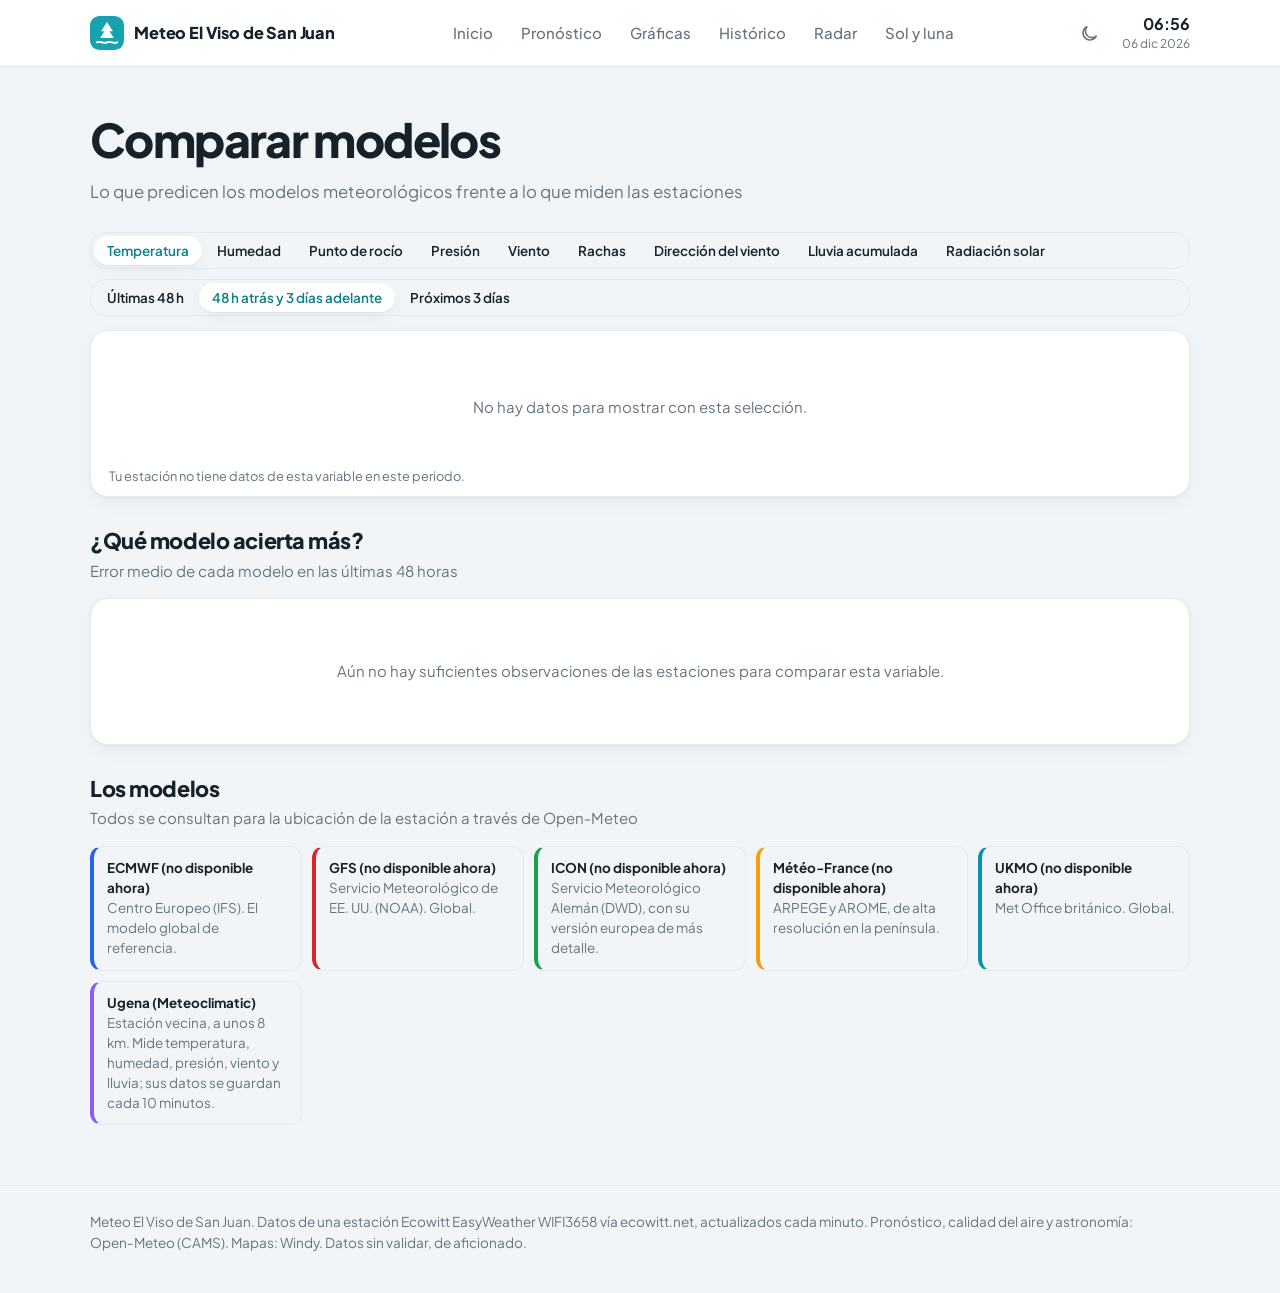
==== comparar.html @ 714effbf "Add files via upload" ====
<!doctype html>
<html lang="es">
<head>
<meta charset="utf-8">
<meta name="viewport" content="width=device-width, initial-scale=1">
<title>Modelos</title>
<link rel="icon" href="data:image/svg+xml,<svg xmlns=%22http://www.w3.org/2000/svg%22 viewBox=%220 0 100 100%22><text y=%22.9em%22 font-size=%2290%22>🌾</text></svg>">
<link rel="preconnect" href="https://fonts.googleapis.com"><link rel="preconnect" href="https://fonts.gstatic.com" crossorigin>
<link href="https://fonts.googleapis.com/css2?family=Plus+Jakarta+Sans:wght@400;500;600;700;800&display=swap" rel="stylesheet">
<link rel="stylesheet" href="assets/estilo.css">
<style>
  .controles { display: flex; flex-direction: column; gap: 10px; margin: 22px 0 14px; }
  .controles .selector { flex-wrap: wrap; border-radius: 16px; }
  .leyenda-cmp { display: flex; flex-wrap: wrap; gap: 8px; margin-bottom: 8px; }
  .chip { display: inline-flex; align-items: center; gap: 7px; border: 1px solid var(--line); background: var(--card); color: var(--ink);
          border-radius: 99px; padding: 5px 12px; font: 600 .82rem var(--font); cursor: pointer; }
  .chip i { width: 14px; height: 4px; border-radius: 2px; background: var(--k); }
  .chip.obs i { height: 10px; width: 10px; border-radius: 50%; }
  .chip.off { opacity: .4; }
  .chip.off i { background: var(--muted); }
  .chip small { color: var(--muted); font-weight: 500; }
  .lienzo { position: relative; }
  .lienzo svg { width: 100%; height: auto; display: block; touch-action: pan-y; }
  .lienzo svg text { font-family: var(--font); font-size: 12px; fill: var(--muted); }
  .tip { position: absolute; top: 8px; pointer-events: none; background: var(--card); border: 1px solid var(--line); box-shadow: var(--shadow);
         border-radius: 12px; padding: 9px 12px; font-size: .8rem; min-width: 170px; z-index: 2; }
  .tip b.h { display: block; margin-bottom: 4px; }
  .tip div { display: flex; justify-content: space-between; gap: 14px; }
  .tip div span::before { content: ""; display: inline-block; width: 9px; height: 9px; border-radius: 50%; background: var(--k); margin-right: 6px; }
  .tip div b { font-variant-numeric: tabular-nums; }
  .ranking { display: grid; gap: 10px; margin-top: 12px; }
  .fila-rk { display: grid; grid-template-columns: 150px 1fr 120px; align-items: center; gap: 12px; font-size: .9rem; }
  .fila-rk .barra { height: 10px; border-radius: 99px; background: var(--line); overflow: hidden; }
  .fila-rk .barra i { display: block; height: 100%; background: var(--k); border-radius: 99px; }
  .fila-rk .num { text-align: right; font-weight: 700; font-variant-numeric: tabular-nums; }
  .fila-rk .num small { color: var(--muted); font-weight: 500; display: block; font-size: .75rem; }
  .medalla { font-size: .72rem; font-weight: 800; color: #167A41; background: #E3F6EA; border-radius: 99px; padding: 1px 8px; margin-left: 6px; }
  @media (max-width: 600px) { .fila-rk { grid-template-columns: 105px 1fr 92px; font-size: .82rem; } }
  .modelos-info { display: grid; grid-template-columns: repeat(auto-fit, minmax(210px, 1fr)); gap: 10px; margin-top: 12px; }
  .modelos-info div { background: var(--bg); border: 1px solid var(--line); border-radius: 12px; padding: 11px 13px; font-size: .84rem; color: var(--muted); }
  .modelos-info b { color: var(--ink); display: block; }
</style>
</head>
<body>
<main class="wrap">
  <div class="cabecera-pag"><h1>Comparar modelos</h1><p>Lo que predicen los modelos meteorológicos frente a lo que miden las estaciones</p></div>

  <div class="controles">
    <div class="selector" id="variables"></div>
    <div class="selector" id="periodo">
      <button data-p="pasado">Últimas 48 h</button><button data-p="ambos" class="on">48 h atrás y 3 días adelante</button><button data-p="futuro">Próximos 3 días</button>
    </div>
  </div>

  <div class="card grafica">
    <div class="leyenda-cmp" id="leyenda"></div>
    <div class="lienzo" id="lienzo"><p class="vacio">Cargando modelos…</p></div>
    <p class="nota" id="nota-var" style="margin:6px 0 0"></p>
  </div>

  <section class="bloque" style="margin-top:28px">
    <div class="titulo-bloque"><div><h2 style="font-size:1.35rem">¿Qué modelo acierta más?</h2><p id="rk-desc">Error medio de cada modelo en las últimas 48 horas</p></div></div>
    <div class="card pad"><div class="ranking" id="ranking"></div><p class="nota" id="rk-nota" style="margin:12px 0 0"></p></div>
  </section>

  <section class="bloque" style="margin-top:28px">
    <div class="titulo-bloque"><div><h2 style="font-size:1.35rem">Los modelos</h2><p>Todos se consultan para la ubicación de la estación a través de Open‑Meteo</p></div></div>
    <div class="modelos-info" id="modelos-info"></div>
  </section>
</main>

<script src="assets/comun.js"></script>
<script>
montarCabecera("Modelos");
document.title = `Comparar modelos | ${CONFIG.nombre}`;

/* ---------- Qué se compara ---------- */
const MODELOS = [
  { id: ["ecmwf_ifs025", "ecmwf_ifs"], nombre: "ECMWF", color: "#2563EB", info: "Centro Europeo (IFS). El modelo global de referencia." },
  { id: ["gfs_seamless", "gfs_global"], nombre: "GFS", color: "#DC2626", info: "Servicio Meteorológico de EE. UU. (NOAA). Global." },
  { id: ["icon_seamless", "icon_global"], nombre: "ICON", color: "#16A34A", info: "Servicio Meteorológico Alemán (DWD), con su versión europea de más detalle." },
  { id: ["meteofrance_seamless", "meteofrance_arpege_europe"], nombre: "Météo‑France", color: "#F59E0B", info: "ARPEGE y AROME, de alta resolución en la península." },
  { id: ["ukmo_seamless", "ukmo_global_deterministic_10km"], nombre: "UKMO", color: "#0891B2", info: "Met Office británico. Global." },
];
const OBS = [
  { clave: "estacion", nombre: "Mi estación", color: "--ink" },
  { clave: "ugena", nombre: "Ugena (Meteoclimatic)", color: "#8B5CF6" },
];
// var: id del modelo en Open‑Meteo; est / mc: campo en los datos de las estaciones (null si no lo mide)
const VARIABLES = [
  { k: "temp", nombre: "Temperatura", u: "°C", var: "temperature_2m", est: "temp", mc: "temp", dec: 1 },
  { k: "hum", nombre: "Humedad", u: "%", var: "relative_humidity_2m", est: "hum", mc: "hum", dec: 0, min: 0, max: 100 },
  { k: "dew", nombre: "Punto de rocío", u: "°C", var: "dew_point_2m", est: "dew", mc: "dew", dec: 1 },
  { k: "press", nombre: "Presión", u: "hPa", var: "pressure_msl", est: "press", mc: "press", dec: 1 },
  { k: "wind", nombre: "Viento", u: "km/h", var: "wind_speed_10m", est: "wind", mc: "wind", dec: 0, cero: true },
  { k: "gust", nombre: "Rachas", u: "km/h", var: "wind_gusts_10m", est: "gust", mc: null, dec: 0, cero: true },
  { k: "dir", nombre: "Dirección del viento", u: "°", var: "wind_direction_10m", est: "dir", mc: "dir", dec: 0, min: 0, max: 360, puntos: true },
  { k: "rain", nombre: "Lluvia acumulada", u: "mm", var: "precipitation", est: "rain", mc: "rain", dec: 1, cero: true, acumulada: true },
  { k: "solar", nombre: "Radiación solar", u: "W/m²", var: "shortwave_radiation", est: "solar", mc: null, dec: 0, cero: true },
];

let modelos = {};          // nombre -> { t: [...], var: [...] }
let estacion = [], ugena = [];
let variable = VARIABLES[0], periodo = "ambos";
const ocultas = new Set();
try { JSON.parse(localStorage.getItem("cmp-ocultas") || "[]").forEach(n => ocultas.add(n)); } catch (e) {}

/* ---------- Carga de datos ---------- */
async function cargarModelo(m) {
  const vars = VARIABLES.map(v => v.var).join(",");
  for (const id of m.id) {
    const url = `https://api.open-meteo.com/v1/forecast?latitude=${CONFIG.lat}&longitude=${CONFIG.lon}&elevation=${CONFIG.altitud}` +
      `&hourly=${vars}&models=${id}&past_days=2&forecast_days=4&timeformat=unixtime&wind_speed_unit=kmh`;
    try {
      const r = await fetch(url); if (!r.ok) continue;
      const h = (await r.json()).hourly;
      if (h && h.time && h.time.length) { modelos[m.nombre] = h; return; }
    } catch (e) {}
  }
}

const rocio = (T, H) => {
  if (T == null || H == null || H <= 0) return null;
  const g = Math.log(H / 100) + 17.62 * T / (243.12 + T);
  return Math.round(243.12 * g / (17.62 - g) * 10) / 10;
};

// Convierte la lluvia «del día» (que se reinicia a medianoche) en incrementos por punto
function incrementosLluvia(puntos) {
  const out = [];
  for (let i = 1; i < puntos.length; i++) {
    const a = puntos[i - 1].rday, b = puntos[i].rday;
    if (a == null || b == null) continue;
    out.push([puntos[i].t, b >= a ? b - a : b]);
  }
  return out;
}

async function cargarTodo() {
  const [h, mc] = await Promise.all([
    cargarJSON("data/history.json", []),
    cargarJSON("data/meteoclimatic.json", []),
    ...MODELOS.map(cargarModelo),
  ]);
  estacion = h || [];
  ugena = (mc || []).map(p => ({ ...p, dew: p.dew ?? rocio(p.temp, p.hum) }));
  montarControles();
  dibujar();
}

/* ---------- Series para la variable elegida ---------- */
function ventana() {
  const ahora = Date.now() / 1000;
  if (periodo === "pasado") return [ahora - 48 * 3600, ahora];
  if (periodo === "futuro") return [ahora - 3 * 3600, ahora + 72 * 3600];
  return [ahora - 48 * 3600, ahora + 72 * 3600];
}

function acumular(incrementos, t0) {
  let total = 0; const out = [];
  for (const [t, v] of incrementos) { if (t <= t0) continue; total += v; out.push([t, Math.round(total * 10) / 10]); }
  return out;
}

function series() {
  const [t0, t1] = ventana(), v = variable, lista = [];
  for (const m of MODELOS) {
    const h = modelos[m.nombre]; if (!h || !h[v.var]) continue;
    let pts = h.time.map((t, i) => [t, h[v.var][i]]).filter(p => p[1] != null && p[0] >= t0 - 3600 && p[0] <= t1);
    if (v.acumulada) pts = acumular(pts, t0);
    if (pts.length) lista.push({ nombre: m.nombre, color: m.color, pts, hueco: 4000, ancho: 1.8, tol: 1800 });
  }
  const obs = (datos, campo, o) => {
    if (!campo) return;
    let pts = v.acumulada ? acumular(incrementosLluvia(datos), t0) : datos.filter(p => p[campo] != null).map(p => [p.t, p[campo]]);
    pts = pts.filter(p => p[0] >= t0 && p[0] <= t1);
    if (pts.length) lista.push({ nombre: o.nombre, color: o.color, pts, hueco: 1900, ancho: 2.8, obs: true, tol: 900 });
  };
  obs(estacion, v.est, OBS[0]);
  obs(ugena, v.mc, OBS[1]);
  return lista;
}

/* ---------- Controles ---------- */
function montarControles() {
  $("variables").innerHTML = VARIABLES.map(v => `<button data-k="${v.k}" class="${v === variable ? "on" : ""}">${v.nombre}</button>`).join("");
  document.querySelectorAll("#variables button").forEach(b => b.onclick = () => {
    variable = VARIABLES.find(v => v.k === b.dataset.k);
    document.querySelectorAll("#variables button").forEach(x => x.classList.toggle("on", x === b));
    dibujar();
  });
  document.querySelectorAll("#periodo button").forEach(b => b.onclick = () => {
    periodo = b.dataset.p;
    document.querySelectorAll("#periodo button").forEach(x => x.classList.toggle("on", x === b));
    dibujar();
  });
  $("modelos-info").innerHTML = MODELOS.map(m => `<div style="border-left:4px solid ${m.color}"><b>${m.nombre}${modelos[m.nombre] ? "" : " (no disponible ahora)"}</b>${m.info}</div>`).join("") +
    `<div style="border-left:4px solid #8B5CF6"><b>Ugena (Meteoclimatic)</b>Estación vecina, a unos 8 km. Mide temperatura, humedad, presión, viento y lluvia; sus datos se guardan cada 10 minutos.</div>`;
}

function montarLeyenda(lista) {
  $("leyenda").innerHTML = lista.map(s => {
    const col = s.color.startsWith("--") ? `var(${s.color})` : s.color;
    return `<button class="chip ${s.obs ? "obs" : ""} ${ocultas.has(s.nombre) ? "off" : ""}" data-n="${s.nombre}" style="--k:${col}" aria-pressed="${!ocultas.has(s.nombre)}"><i></i>${s.nombre}</button>`;
  }).join("");
  document.querySelectorAll("#leyenda .chip").forEach(b => b.onclick = () => {
    const n = b.dataset.n; ocultas.has(n) ? ocultas.delete(n) : ocultas.add(n);
    try { localStorage.setItem("cmp-ocultas", JSON.stringify([...ocultas])); } catch (e) {}
    dibujar();
  });
}

/* ---------- Gráfica ---------- */
let geo = null;
function dibujar() {
  const lista = series(), v = variable, [t0, t1] = ventana(), ahora = Date.now() / 1000;
  montarLeyenda(lista);
  const visibles = lista.filter(s => !ocultas.has(s.nombre));
  const notas = [];
  if (!v.mc) notas.push("Ugena no mide esta variable.");
  const campoEst = v.acumulada ? "rday" : v.est;
  if (campoEst && !estacion.some(p => p[campoEst] != null)) notas.push("Tu estación no tiene datos de esta variable en este periodo.");
  if (v.acumulada) notas.push("Lluvia sumada desde el inicio del periodo mostrado.");
  $("nota-var").textContent = notas.join(" ");

  const vals = visibles.flatMap(s => s.pts.map(p => p[1]));
  if (vals.length < 2) { $("lienzo").innerHTML = `<p class="vacio">No hay datos para mostrar con esta selección.</p>`; geo = null; ranking(); return; }
  // La gráfica se dibuja al ancho real de la pantalla, así el texto nunca queda diminuto
  const W = Math.max(320, Math.round($("lienzo").clientWidth || 1000)), H = W < 600 ? 300 : 380, P = { l: 44, r: 12, t: 30, b: 30 };
  let lo = v.min ?? Math.min(...vals), hi = v.max ?? Math.max(...vals);
  if (v.cero) lo = 0;
  if (hi - lo < 2) hi = lo + 2;
  if (v.min == null && !v.cero) { const p = (hi - lo) * .08; lo -= p; hi += p; } else if (v.max == null) hi += (hi - lo) * .08;
  const x = t => P.l + (t - t0) / (t1 - t0) * (W - P.l - P.r);
  const y = val => H - P.b - (val - lo) / (hi - lo) * (H - P.t - P.b);
  const linea = css("--line");
  let s = "";
  // fondo del futuro
  if (ahora < t1) s += `<rect x="${x(Math.max(ahora, t0))}" y="${P.t}" width="${x(t1) - x(Math.max(ahora, t0))}" height="${H - P.t - P.b}" fill="${css("--accent")}" opacity=".06"/>`;
  const marcas = v.k === "dir" ? [[0, "N"], [90, "E"], [180, "S"], [270, "O"], [360, "N"]]
    : Array.from({ length: 6 }, (_, i) => { const val = lo + (hi - lo) * i / 5; return [val, fmt(val, hi - lo < 8 ? 1 : 0)]; });
  for (const [val, et] of marcas) {
    const yy = y(val);
    s += `<line x1="${P.l}" x2="${W - P.r}" y1="${yy}" y2="${yy}" stroke="${linea}"/><text x="${P.l - 8}" y="${yy + 4}" text-anchor="end">${et}</text>`;
  }
  if (v.k !== "dir") s += `<text x="${P.l - 8}" y="${P.t - 12}" text-anchor="end" font-weight="600">${v.u}</text>`;
  const pxHora = (W - P.l - P.r) / ((t1 - t0) / 3600), paso = [3, 6, 12, 24].find(h => h * pxHora >= 62) || 24;
  for (let t = Math.ceil(t0 / 3600) * 3600; t < t1; t += 3600) {
    const hh = Number(new Date(t * 1000).toLocaleString("es-ES", { hour: "numeric", hour12: false, timeZone: CONFIG.zona })) % 24;
    if (hh % paso) continue;
    const et = hh === 0 ? new Date(t * 1000).toLocaleDateString("es-ES", { weekday: "short", day: "numeric", timeZone: CONFIG.zona }) : String(hh).padStart(2, "0") + ":00";
    s += `<line x1="${x(t)}" x2="${x(t)}" y1="${P.t}" y2="${H - P.b}" stroke="${linea}" stroke-dasharray="${hh === 0 ? "" : "3 4"}"/><text x="${x(t)}" y="${H - 9}" text-anchor="middle" ${hh === 0 ? 'font-weight="700"' : ""}>${et}</text>`;
  }
  if (ahora > t0 && ahora < t1) s += `<line x1="${x(ahora)}" x2="${x(ahora)}" y1="${P.t}" y2="${H - P.b}" stroke="${css("--accent")}" stroke-width="1.5"/><text x="${x(ahora) + 5}" y="${P.t + 12}" fill="${css("--accent-ink")}" font-weight="700" style="fill:${css("--accent-ink")}">ahora</text>`;
  // modelos debajo, observaciones encima (recortadas al área de la gráfica)
  s += `<clipPath id="area-g"><rect x="${P.l}" y="${P.t - 4}" width="${W - P.l - P.r}" height="${H - P.t - P.b + 8}"/></clipPath><g clip-path="url(#area-g)">`;
  for (const se of [...visibles.filter(q => !q.obs), ...visibles.filter(q => q.obs)]) {
    const col = se.color.startsWith("--") ? css(se.color) : se.color;
    if (v.puntos) { s += se.pts.map(p => `<circle cx="${x(p[0]).toFixed(1)}" cy="${y(p[1]).toFixed(1)}" r="${se.obs ? 2.2 : 2.6}" fill="${col}" opacity="${se.obs ? .9 : .75}"/>`).join(""); continue; }
    let d = "", prev = null;
    for (const [t, val] of se.pts) { d += (prev != null && t - prev < se.hueco ? "L" : "M") + x(t).toFixed(1) + " " + y(val).toFixed(1); prev = t; }
    s += `<path d="${d}" fill="none" stroke="${col}" stroke-width="${se.ancho}" stroke-linejoin="round" stroke-linecap="round" opacity="${se.obs ? 1 : .9}"/>`;
  }
  s += `</g><line id="cursor" x1="0" x2="0" y1="${P.t}" y2="${H - P.b}" stroke="${css("--muted")}" stroke-dasharray="2 3" visibility="hidden"/>`;
  $("lienzo").innerHTML = `<svg viewBox="0 0 ${W} ${H}" role="img" aria-label="${v.nombre}: modelos y estaciones">${s}</svg><div class="tip" id="tip" hidden></div>`;
  geo = { W, P, t0, t1, x, visibles, v };
  activarCursor();
  ranking();
}

function valorEn(se, t) {
  let mejor = null;
  for (const p of se.pts) { const d = Math.abs(p[0] - t); if (d <= se.tol && (!mejor || d < mejor.d)) mejor = { d, v: p[1] }; }
  return mejor ? mejor.v : null;
}

function activarCursor() {
  const svg = document.querySelector("#lienzo svg"), tip = $("tip"), cur = document.getElementById("cursor");
  const mover = ev => {
    if (!geo) return;
    const caja = svg.getBoundingClientRect(), px = ((ev.touches ? ev.touches[0].clientX : ev.clientX) - caja.left) / caja.width * geo.W;
    if (px < geo.P.l || px > geo.W - geo.P.r) { tip.hidden = true; cur.setAttribute("visibility", "hidden"); return; }
    const t = geo.t0 + (px - geo.P.l) / (geo.W - geo.P.l - geo.P.r) * (geo.t1 - geo.t0);
    const filas = geo.visibles.map(se => [se, valorEn(se, t)]).filter(([, val]) => val != null);
    if (!filas.length) { tip.hidden = true; cur.setAttribute("visibility", "hidden"); return; }
    cur.setAttribute("x1", px); cur.setAttribute("x2", px); cur.setAttribute("visibility", "visible");
    const fecha = new Date(t * 1000).toLocaleString("es-ES", { weekday: "short", day: "numeric", hour: "2-digit", minute: "2-digit", timeZone: CONFIG.zona });
    tip.innerHTML = `<b class="h">${fecha}</b>` + filas.map(([se, val]) => {
      const col = se.color.startsWith("--") ? `var(${se.color})` : se.color;
      const txt = geo.v.k === "dir" ? `${dirTxt(val)} ${Math.round(val)}°` : `${fmt(val, geo.v.dec)} ${geo.v.u}`;
      return `<div><span style="--k:${col}">${se.nombre}</span><b>${txt}</b></div>`;
    }).join("");
    tip.hidden = false;
    const xp = px / geo.W * caja.width, ancho = tip.offsetWidth;
    let izq = xp + 14 + ancho > caja.width ? xp - ancho - 14 : xp + 14;
    tip.style.left = Math.max(0, Math.min(izq, caja.width - ancho)) + "px";
  };
  svg.addEventListener("mousemove", mover);
  svg.addEventListener("touchmove", mover, { passive: true });
  svg.addEventListener("touchstart", mover, { passive: true });
  svg.addEventListener("mouseleave", () => { tip.hidden = true; cur.setAttribute("visibility", "hidden"); });
}

/* ---------- ¿Qué modelo acierta más? ---------- */
function ranking() {
  const v = variable, ahora = Date.now() / 1000, t0 = ahora - 48 * 3600;
  // Siempre con las últimas 48 h, sea cual sea el periodo de la gráfica
  const periodoAntes = periodo; periodo = "pasado";
  const listaPasado = series(); periodo = periodoAntes;
  // Referencia: tu estación si mide la variable; si no, Ugena
  const rEst = listaPasado.find(s => s.nombre === OBS[0].nombre), rMc = listaPasado.find(s => s.nombre === OBS[1].nombre);
  const ref = rEst && rEst.pts.length > 20 ? rEst : rMc && rMc.pts.length > 6 ? rMc : null;
  if (!ref) {
    $("ranking").innerHTML = `<p class="vacio" style="padding:14px 0">Aún no hay suficientes observaciones de las estaciones para comparar esta variable.</p>`;
    $("rk-nota").textContent = ""; return;
  }
  const filas = [];
  for (const m of listaPasado.filter(s => !s.obs)) {
    let suma = 0, sesgo = 0, n = 0;
    if (v.acumulada) {
      const fin = m.pts.filter(p => p[0] <= ahora).at(-1), finRef = ref.pts.at(-1);
      if (fin && finRef) { suma = Math.abs(fin[1] - finRef[1]); sesgo = fin[1] - finRef[1]; n = 1; }
    } else {
      for (const [t, val] of m.pts) {
        if (t < t0 || t > ahora) continue;
        const o = valorEn(ref, t); if (o == null) continue;
        let d = val - o;
        if (v.k === "dir") d = ((d + 540) % 360) - 180;
        suma += Math.abs(d); sesgo += d; n++;
      }
    }
    if (n) filas.push({ nombre: m.nombre, color: m.color, err: suma / n, sesgo: sesgo / n, n });
  }
  if (!filas.length) { $("ranking").innerHTML = `<p class="vacio" style="padding:14px 0">No hay datos de los modelos para el pasado reciente.</p>`; return; }
  filas.sort((a, b) => a.err - b.err);
  const peor = Math.max(...filas.map(f => f.err)) || 1;
  $("rk-desc").textContent = v.acumulada
    ? "Diferencia entre la lluvia prevista y la medida en las últimas 48 horas"
    : `Error medio de cada modelo en las últimas 48 horas (${v.nombre.toLowerCase()})`;
  $("ranking").innerHTML = filas.map((f, i) => {
    const sesgoTxt = v.k === "dir" ? "" : `${f.sesgo > 0 ? "por exceso" : "por defecto"} ${fmt(Math.abs(f.sesgo), v.dec)}`;
    return `<div class="fila-rk"><div><b>${f.nombre}</b>${i === 0 ? '<span class="medalla">mejor</span>' : ""}</div>
      <div class="barra"><i style="--k:${f.color};width:${Math.max(4, f.err / peor * 100)}%"></i></div>
      <div class="num">±${fmt(f.err, v.dec)} ${v.u}<small>${sesgoTxt}</small></div></div>`;
  }).join("");
  $("rk-nota").textContent = `Comparado con ${ref.nombre === OBS[0].nombre ? "lo que mide tu estación" : "lo que mide la estación de Ugena"}. ` +
    (v.acumulada || v.k === "dir" ? "" : "«Por exceso» significa que el modelo suele dar valores más altos que los medidos. ") +
    "Con solo 48 horas, el resultado cambia mucho de un día a otro.";
}

cargarTodo();
document.addEventListener("tema", dibujar);
let ancho = innerWidth;
addEventListener("resize", () => { if (Math.abs(innerWidth - ancho) > 40) { ancho = innerWidth; dibujar(); } });
</script>
</body>
</html>
---- assets/estilo.css ----
/* ====== Tokens de diseño ====== */
:root {
  --bg: #F2F5F7;
  --card: #FFFFFF;
  --ink: #16212A;
  --muted: #66747F;
  --line: #E4EAEE;
  --accent: #17A2B0;
  --accent-ink: #0E7F8B;
  --accent-soft: #E2F4F6;
  --hot: #E5484D;
  --cold: #3B7BE8;
  --ok: #22A55B;
  --warn: #E5A11A;
  --radius: 18px;
  --shadow: 0 1px 2px rgba(16, 24, 40, .05), 0 6px 18px rgba(16, 24, 40, .045);
  --font: "Plus Jakarta Sans", system-ui, -apple-system, "Segoe UI", Roboto, sans-serif;
  color-scheme: light;
}
@media (prefers-color-scheme: dark) {
  :root:not([data-theme="light"]) {
    --bg: #0E151A; --card: #162027; --ink: #E5ECF0; --muted: #93A3AE; --line: #24323B;
    --accent: #3CC3D1; --accent-ink: #5AD3DF; --accent-soft: #123138; color-scheme: dark;
  }
}
:root[data-theme="dark"] {
  --bg: #0E151A; --card: #162027; --ink: #E5ECF0; --muted: #93A3AE; --line: #24323B;
  --accent: #3CC3D1; --accent-ink: #5AD3DF; --accent-soft: #123138; color-scheme: dark;
}

* { box-sizing: border-box; }
html, body { margin: 0; }
body { background: var(--bg); color: var(--ink); font-family: var(--font); font-size: 15px; line-height: 1.5; }
a { color: var(--accent-ink); }
.wrap { max-width: 1140px; margin: 0 auto; padding: 0 20px; }
[hidden] { display: none !important; }

/* ====== Cabecera ====== */
.cab { position: sticky; top: 0; z-index: 1000; background: var(--card); border-bottom: 1px solid var(--line); }
.cab .wrap { display: flex; align-items: center; gap: 24px; height: 66px; }
.logo { display: flex; align-items: center; gap: 10px; text-decoration: none; color: var(--ink); font-weight: 800; font-size: 1.02rem; letter-spacing: -.01em; }
.logo svg { width: 34px; height: 34px; }
.menu { display: flex; align-items: center; gap: 4px; margin: 0 auto; }
.menu a { white-space: nowrap; color: var(--muted); text-decoration: none; padding: 8px 12px; border-radius: 10px; font-weight: 500; }
.menu a:hover { color: var(--ink); background: var(--bg); }
.menu a.activo { color: var(--accent-ink); background: var(--accent-soft); }
.cab .der { display: flex; align-items: center; gap: 16px; }
.btn-tema { background: none; border: 0; color: var(--muted); cursor: pointer; padding: 6px; border-radius: 8px; display: grid; }
.btn-tema:hover { color: var(--ink); background: var(--bg); }
.btn-tema svg { width: 21px; height: 21px; }
.reloj { text-align: right; line-height: 1.15; }
.reloj b { display: block; font-size: 1rem; }
.reloj small { color: var(--muted); font-size: .75rem; }
@media (max-width: 760px) {
  .cab .wrap { flex-wrap: wrap; height: auto; padding-top: 10px; padding-bottom: 6px; gap: 6px 12px; }
  .cab .der { margin-left: auto; }
  .menu { order: 3; width: 100%; overflow-x: auto; margin: 0; }
  .logo span { display: none; }
}

/* ====== Portada ====== */
.hero {
  position: relative; color: #fff; border-radius: 0 0 28px 28px; overflow: hidden;
  background: linear-gradient(180deg, #4F86B8 0%, #A9C7DD 50%, #D9C58F 72%, #7C8A45 100%);
  background-size: cover; background-position: center;
}
.hero::before { content: ""; position: absolute; inset: 0; background: linear-gradient(90deg, rgba(8,18,24,.62) 0%, rgba(8,18,24,.25) 60%, rgba(8,18,24,.15) 100%); }
.hero .monte { position: absolute; inset: auto 0 0 0; width: 100%; height: 60%; }
.hero .wrap { position: relative; display: grid; grid-template-columns: 1.2fr 1fr; gap: 32px; align-items: center; padding-top: 56px; padding-bottom: 60px; min-height: 440px; }
.pastilla { display: inline-flex; align-items: center; gap: 8px; background: rgba(255,255,255,.92); color: #16212A; font-weight: 700; font-size: .78rem; padding: 6px 13px; border-radius: 99px; }
.punto { width: 8px; height: 8px; border-radius: 50%; background: var(--ok); box-shadow: 0 0 0 3px rgba(34,165,91,.22); }
.punto.off { background: var(--hot); box-shadow: 0 0 0 3px rgba(229,72,77,.22); }
.hero h1 { font-size: clamp(2.6rem, 6.4vw, 4.6rem); line-height: .98; letter-spacing: -.035em; margin: 18px 0 16px; font-weight: 800; }
.hero p.lema { font-size: 1.08rem; max-width: 30em; margin: 0 0 26px; opacity: .95; }
.botones { display: flex; gap: 12px; flex-wrap: wrap; }
.btn { display: inline-flex; align-items: center; gap: 6px; padding: 11px 20px; border-radius: 99px; font-weight: 700; text-decoration: none; border: 1.5px solid transparent; cursor: pointer; font-family: inherit; font-size: .95rem; }
.btn.primario { background: var(--accent); color: #fff; }
.btn.primario:hover { filter: brightness(1.06); }
.btn.cristal { border-color: rgba(255,255,255,.75); color: #fff; background: rgba(255,255,255,.08); }
.btn.claro { background: var(--card); color: var(--ink); border-color: var(--line); font-size: .85rem; padding: 8px 15px; }
.btn.claro:hover { border-color: var(--accent); }

.tarjeta-hero { background: rgba(14, 26, 32, .55); backdrop-filter: blur(10px); -webkit-backdrop-filter: blur(10px); border: 1px solid rgba(255,255,255,.18); border-radius: 22px; padding: 22px 24px; }
.tarjeta-hero .fila1 { display: flex; justify-content: space-between; align-items: flex-start; }
.tarjeta-hero .t { font-size: 4.2rem; font-weight: 800; letter-spacing: -.04em; line-height: 1; }
.tarjeta-hero .cielo { font-size: 3rem; line-height: 1; }
.tarjeta-hero .sub { opacity: .85; margin-top: 4px; }
.tarjeta-hero .mini { display: grid; grid-template-columns: repeat(3, 1fr); gap: 10px; margin-top: 20px; }
.tarjeta-hero .mini div { background: rgba(255,255,255,.1); border-radius: 12px; padding: 9px 11px; }
.tarjeta-hero .mini small { display: block; opacity: .75; font-size: .75rem; }
.tarjeta-hero .mini b { font-size: 1.05rem; }
.tarjeta-hero img { width: 100%; border-radius: 14px; display: block; margin-top: 16px; }
@media (max-width: 860px) { .hero .wrap { grid-template-columns: 1fr; padding-top: 36px; } }

/* ====== Secciones y tarjetas ====== */
section.bloque { margin-top: 44px; }
.titulo-bloque { display: flex; justify-content: space-between; align-items: flex-end; gap: 12px; flex-wrap: wrap; margin-bottom: 16px; }
.titulo-bloque h2 { font-size: 1.6rem; letter-spacing: -.02em; margin: 0; font-weight: 800; }
.titulo-bloque p { margin: 2px 0 0; color: var(--muted); }
.card { background: var(--card); border-radius: var(--radius); box-shadow: var(--shadow); border: 1px solid var(--line); }
.pad { padding: 20px 22px; }
.nota { color: var(--muted); font-size: .8rem; }
.etiqueta { color: var(--muted); font-size: .78rem; font-weight: 700; letter-spacing: .02em; margin: 22px 0 10px; }

.icono { width: 40px; height: 40px; border-radius: 11px; background: var(--accent-soft); color: var(--accent-ink); display: grid; place-items: center; flex: none; }
.icono svg { width: 20px; height: 20px; }
.cab-card { display: flex; align-items: center; gap: 12px; color: var(--muted); font-weight: 600; font-size: .92rem; }

/* Tarjetas "ahora" con mini‑gráfica */
.ahora { display: grid; grid-template-columns: repeat(5, 1fr); gap: 14px; }
@media (max-width: 1050px) { .ahora { grid-template-columns: repeat(3, 1fr); } }
@media (max-width: 680px) { .ahora { grid-template-columns: repeat(2, 1fr); } }
@media (max-width: 420px) { .ahora { grid-template-columns: 1fr; } }
.ahora .card { overflow: hidden; display: flex; flex-direction: column; padding: 18px 18px 0; min-height: 236px; }
.valor { font-size: 2rem; font-weight: 800; letter-spacing: -.03em; margin: 18px 0 8px; line-height: 1.1; }
.valor small { font-size: .55em; font-weight: 700; color: var(--muted); margin-left: 2px; letter-spacing: 0; }
.ahora .lineas { color: var(--muted); font-size: .84rem; line-height: 1.55; }
.spark { margin: auto -18px 0; display: block; width: calc(100% + 36px); height: 58px; }

/* Desplegable con todos los datos */
details.todos > summary { list-style: none; cursor: pointer; display: flex; justify-content: space-between; align-items: center; padding: 16px 20px; font-weight: 700; font-size: 1.02rem; }
details.todos > summary::-webkit-details-marker { display: none; }
details.todos > summary span { color: var(--muted); font-size: .82rem; font-weight: 500; }
details.todos[open] > summary { border-color: var(--accent); }
details.todos > summary::after { content: "⌄"; color: var(--muted); margin-left: 8px; }
details.todos[open] > summary::after { content: "⌃"; }
.rejilla-datos { display: grid; grid-template-columns: repeat(auto-fit, minmax(240px, 1fr)); gap: 14px; margin-top: 14px; }
.tabla-datos { width: 100%; border-collapse: collapse; margin-top: 12px; font-size: .9rem; }
.tabla-datos td { padding: 9px 0; border-bottom: 1px solid var(--line); }
.tabla-datos tr:last-child td { border-bottom: 0; }
.tabla-datos td:last-child { text-align: right; white-space: nowrap; padding-left: 10px; font-weight: 700; font-variant-numeric: tabular-nums; }
.tabla-datos td:first-child { color: var(--muted); }
.estado-on { display: inline-flex; align-items: center; gap: 7px; background: #E3F6EA; color: #167A41; font-weight: 700; font-size: .78rem; border-radius: 99px; padding: 3px 11px; margin: 10px 0 4px; }
.estado-on.off { background: #FDE8E8; color: #B42318; }

/* Pronóstico */
.tira { display: flex; gap: 10px; overflow-x: auto; padding-bottom: 8px; scroll-snap-type: x proximity; }
.hora { flex: 0 0 96px; background: var(--bg); border: 1px solid var(--line); border-radius: 14px; text-align: center; padding: 12px 6px; scroll-snap-align: start; font-size: .82rem; }
.hora b.h { display: block; color: var(--muted); font-weight: 600; }
.hora .ic { font-size: 1.7rem; line-height: 1.5; display: block; }
.hora .tt { font-size: 1.2rem; font-weight: 800; display: block; margin-bottom: 4px; }
.hora span { display: block; color: var(--muted); }
.dias { display: grid; grid-template-columns: repeat(7, 1fr); gap: 10px; }
@media (max-width: 1000px) { .dias { grid-template-columns: repeat(4, 1fr); } }
@media (max-width: 600px) { .dias { grid-template-columns: repeat(2, 1fr); } }
.dia { padding: 16px 14px; text-align: center; }
.dia .nom { font-weight: 700; }
.dia .fec { color: var(--muted); font-size: .78rem; }
.dia .ic { font-size: 2.1rem; display: block; margin: 6px 0; }
.dia .mm { font-size: 1.25rem; font-weight: 800; }
.dia .mm .mx { color: var(--hot); } .dia .mm .mn { color: var(--cold); margin-left: 6px; }
.dia table { width: 100%; font-size: .76rem; margin-top: 10px; border-top: 1px solid var(--line); padding-top: 6px; border-collapse: collapse; }
.dia td { padding: 3px 0; } .dia td:first-child { color: var(--muted); text-align: left; } .dia td:last-child { text-align: right; font-weight: 600; }

/* Selector tipo píldora */
.selector { display: inline-flex; background: var(--bg); border: 1px solid var(--line); border-radius: 99px; padding: 3px; gap: 2px; }
.selector button { border: 0; background: none; font-family: inherit; font-size: .84rem; font-weight: 600; color: var(--ink); padding: 6px 13px; border-radius: 99px; cursor: pointer; }
.selector button.on { background: var(--card); color: var(--accent-ink); box-shadow: var(--shadow); }

/* Radar */
.mapa { height: 460px; border-radius: 0 0 var(--radius) var(--radius); overflow: hidden; z-index: 0; }
.barra-radar { display: flex; align-items: center; gap: 12px; padding: 12px 18px; border-top: 1px solid var(--line); }
.barra-radar input[type=range] { flex: 1; accent-color: var(--accent); }
.redondo { width: 38px; height: 38px; border-radius: 50%; border: 1px solid var(--line); background: var(--card); color: var(--ink); cursor: pointer; font-size: .9rem; }
.sello { font-size: .8rem; font-weight: 600; color: var(--muted); min-width: 92px; text-align: right; }

/* Sol y luna */
.astro { display: grid; grid-template-columns: repeat(3, 1fr); gap: 12px; }
@media (max-width: 800px) { .astro { grid-template-columns: 1fr; } }
.caja { background: var(--bg); border: 1px solid var(--line); border-radius: 14px; padding: 14px 16px; }
.caja h4 { margin: 0 0 6px; font-size: .76rem; color: var(--muted); letter-spacing: .03em; }
.luna-grande { display: flex; gap: 14px; align-items: center; }
.luna-grande .em { font-size: 3rem; }
.lunas .hora .ic { font-size: 1.5rem; }

/* Calidad del aire */
.aqi { border-radius: 14px; padding: 18px 22px; display: flex; gap: 20px; align-items: center; color: #10302A; }
.aqi .n { font-size: 2.6rem; font-weight: 800; line-height: 1; }
.aqi b { font-size: 1.15rem; }
.aire .hora { flex-basis: 150px; text-align: left; padding: 12px; }
.aire .hora .chip { display: inline-block; border-radius: 99px; padding: 2px 12px; font-weight: 800; color: #10302A; margin: 4px 0 8px; }
.aire .hora table { width: 100%; font-size: .8rem; border-collapse: collapse; }
.aire .hora td:last-child { text-align: right; font-weight: 700; }
.aire .hora td { padding: 1px 0; }
.aire .hora .grupo { font-size: .66rem; font-weight: 800; color: var(--muted); letter-spacing: .04em; padding-top: 6px; }

/* Gráficas */
.grafica { padding: 16px 18px 10px; }
.leyenda { display: flex; flex-wrap: wrap; gap: 4px 16px; justify-content: center; font-size: .84rem; margin-bottom: 4px; }
.leyenda span::before { content: ""; display: inline-block; width: 14px; height: 3px; background: var(--k); border-radius: 2px; vertical-align: middle; margin-right: 6px; }
.leyenda span.punto-ley::before { width: 9px; height: 9px; border-radius: 50%; }
svg.g { width: 100%; height: auto; display: block; overflow: visible; }
svg.g text { font-family: var(--font); font-size: 11px; fill: var(--muted); }
.vacio { color: var(--muted); padding: 34px 10px; text-align: center; }

/* Histórico */
.records { display: grid; grid-template-columns: repeat(auto-fit, minmax(230px, 1fr)); gap: 14px; }
.records .card { padding: 20px 22px; }
.records .valor { margin: 18px 0 10px; font-size: 2.1rem; }
.records .fecha { color: var(--muted); font-size: .88rem; }
.cobertura { height: 8px; border-radius: 99px; background: var(--line); overflow: hidden; margin: 10px 0 8px; }
.cobertura i { display: block; height: 100%; background: linear-gradient(90deg, var(--accent), #6AA8E8); }
.tabla-scroll { overflow-x: auto; }
table.lista { width: 100%; border-collapse: collapse; font-size: .88rem; white-space: nowrap; }
table.lista th { text-align: right; color: var(--muted); font-weight: 600; padding: 10px 12px; border-bottom: 1px solid var(--line); font-size: .8rem; }
table.lista td { text-align: right; padding: 9px 12px; border-bottom: 1px solid var(--line); font-variant-numeric: tabular-nums; }
table.lista th:first-child, table.lista td:first-child { text-align: left; }
table.lista .mx { color: var(--hot); font-weight: 700; } table.lista .mn { color: var(--cold); font-weight: 700; }

.cabecera-pag { padding: 38px 0 6px; }
.cabecera-pag h1 { font-size: clamp(2rem, 5vw, 2.9rem); letter-spacing: -.035em; margin: 0; font-weight: 800; }
.cabecera-pag p { color: var(--muted); margin: 4px 0 0; font-size: 1.05rem; }

.aviso { border-left: 4px solid var(--warn); padding: 14px 18px; margin-top: 18px; }
footer.pie { margin: 60px 0 0; padding: 26px 0 40px; border-top: 1px solid var(--line); color: var(--muted); font-size: .85rem; }

/* ====== Iconos ilustrados ====== */
.icono-tiempo, .icono-luna { display: block; width: 100%; height: 100%; overflow: visible; }
.tarjeta-hero .cielo { width: 96px; height: 96px; margin: -8px -6px 0 0; filter: drop-shadow(0 4px 10px rgba(0,0,0,.25)); }
.hora .ic { width: 44px; height: 44px; margin: 4px auto; }
.dia .ic { width: 64px; height: 64px; margin: 4px auto 2px; }
.txt-cielo { display: block; font-size: .76rem; color: var(--muted); margin-bottom: 6px; min-height: 1.2em; }
.lunas .hora .ic { width: 34px; height: 34px; }
.luna-grande .em { width: 64px; height: 64px; flex: none; }

/* ====== Mapa de Windy ====== */
.barra-mapa { padding: 12px 14px; border-bottom: 1px solid var(--line); overflow-x: auto; }
iframe.mapa { display: block; width: 100%; border: 0; }
.gota { width: 9px; height: 11px; vertical-align: -1px; }
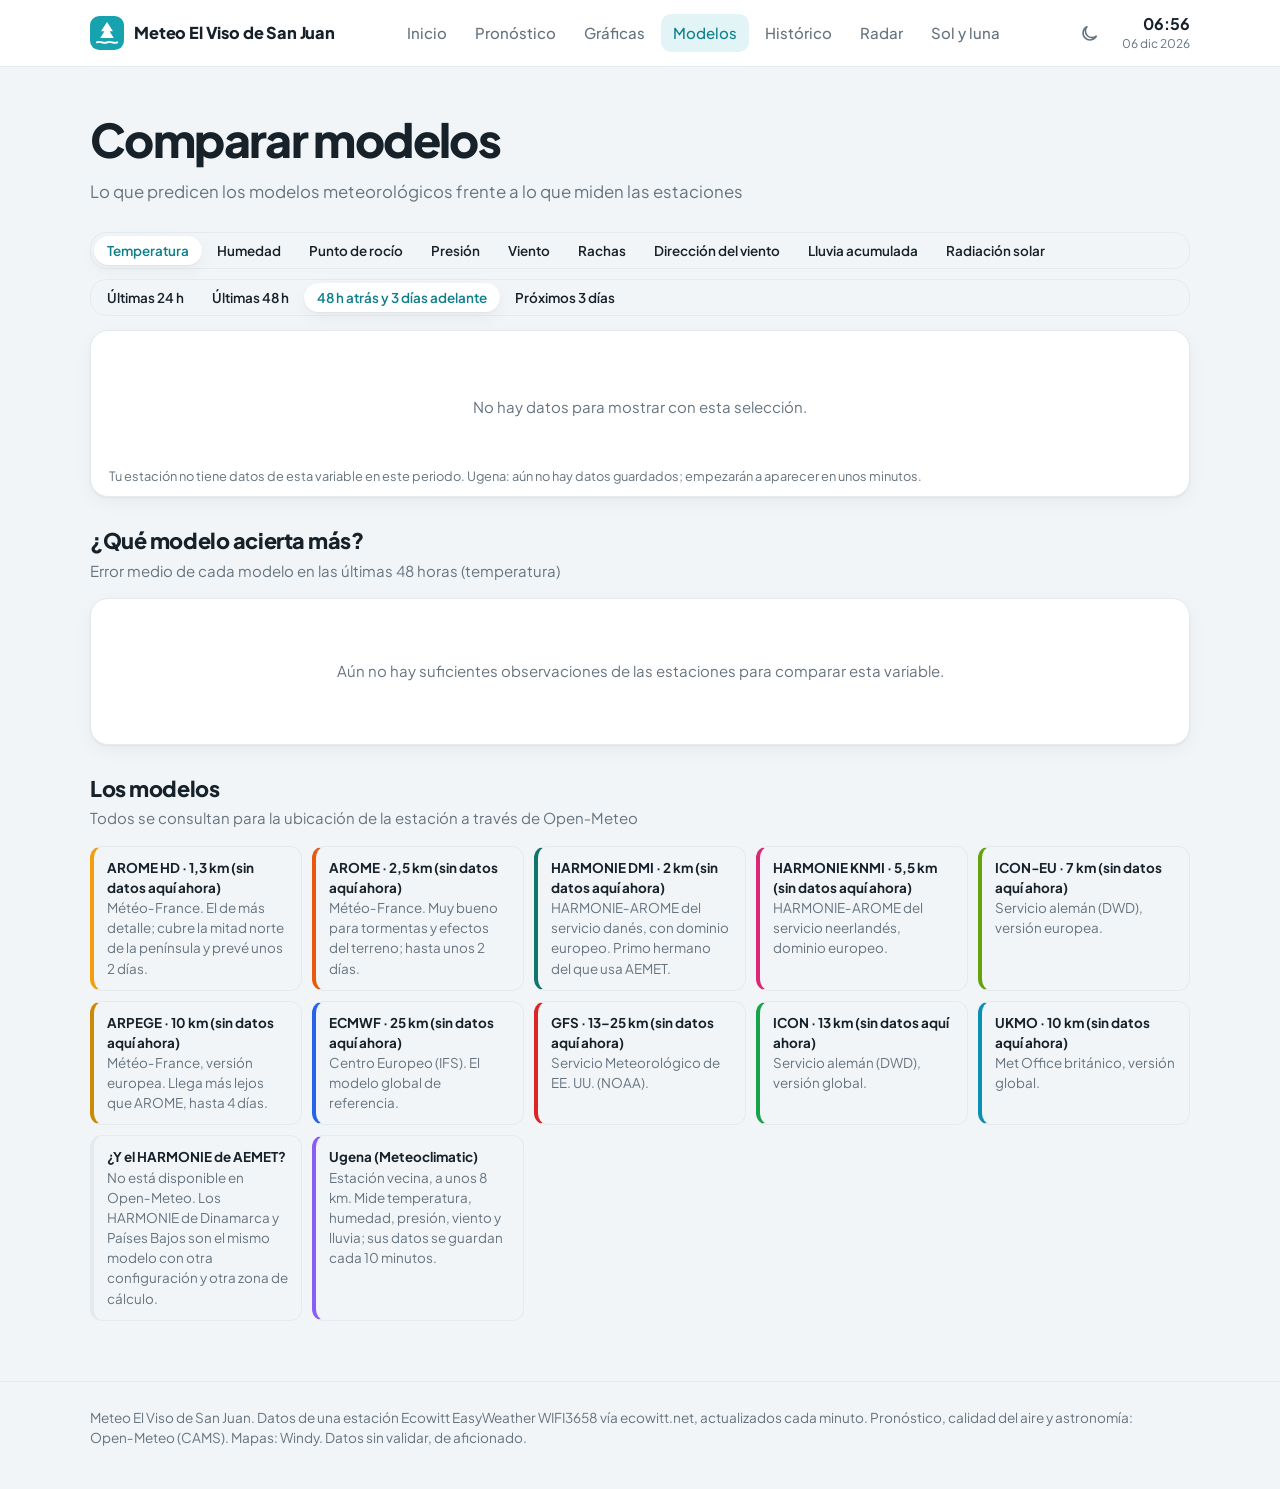
==== commit 85def050: "Add files via upload" ====
--- a/comparar.html
+++ b/comparar.html
@@ -11,12 +11,14 @@
 <style>
   .controles { display: flex; flex-direction: column; gap: 10px; margin: 22px 0 14px; }
   .controles .selector { flex-wrap: wrap; border-radius: 16px; }
-  .leyenda-cmp { display: flex; flex-wrap: wrap; gap: 8px; margin-bottom: 8px; }
+  .leyenda-cmp { display: flex; flex-direction: column; gap: 8px; margin-bottom: 10px; }
   .chip { display: inline-flex; align-items: center; gap: 7px; border: 1px solid var(--line); background: var(--card); color: var(--ink);
           border-radius: 99px; padding: 5px 12px; font: 600 .82rem var(--font); cursor: pointer; }
   .chip i { width: 14px; height: 4px; border-radius: 2px; background: var(--k); }
   .chip.obs i { height: 10px; width: 10px; border-radius: 50%; }
   .chip.off { opacity: .4; }
+  .grupo-ley { display: flex; flex-wrap: wrap; align-items: center; gap: 6px 8px; width: 100%; }
+  .grupo-ley > span { font-size: .72rem; font-weight: 800; letter-spacing: .04em; color: var(--muted); text-transform: uppercase; min-width: 92px; }
   .chip.off i { background: var(--muted); }
   .chip small { color: var(--muted); font-weight: 500; }
   .lienzo { position: relative; }
@@ -48,7 +50,7 @@
   <div class="controles">
     <div class="selector" id="variables"></div>
     <div class="selector" id="periodo">
-      <button data-p="pasado">Últimas 48 h</button><button data-p="ambos" class="on">48 h atrás y 3 días adelante</button><button data-p="futuro">Próximos 3 días</button>
+      <button data-p="p24">Últimas 24 h</button><button data-p="pasado">Últimas 48 h</button><button data-p="ambos" class="on">48 h atrás y 3 días adelante</button><button data-p="futuro">Próximos 3 días</button>
     </div>
   </div>
 
@@ -75,12 +77,18 @@
 document.title = `Comparar modelos | ${CONFIG.nombre}`;
 
 /* ---------- Qué se compara ---------- */
+// grupo "fina": modelos regionales de alta resolución; "global": modelos de todo el planeta
 const MODELOS = [
-  { id: ["ecmwf_ifs025", "ecmwf_ifs"], nombre: "ECMWF", color: "#2563EB", info: "Centro Europeo (IFS). El modelo global de referencia." },
-  { id: ["gfs_seamless", "gfs_global"], nombre: "GFS", color: "#DC2626", info: "Servicio Meteorológico de EE. UU. (NOAA). Global." },
-  { id: ["icon_seamless", "icon_global"], nombre: "ICON", color: "#16A34A", info: "Servicio Meteorológico Alemán (DWD), con su versión europea de más detalle." },
-  { id: ["meteofrance_seamless", "meteofrance_arpege_europe"], nombre: "Météo‑France", color: "#F59E0B", info: "ARPEGE y AROME, de alta resolución en la península." },
-  { id: ["ukmo_seamless", "ukmo_global_deterministic_10km"], nombre: "UKMO", color: "#0891B2", info: "Met Office británico. Global." },
+  { id: ["meteofrance_arome_france_hd"], nombre: "AROME HD", res: "1,3 km", grupo: "fina", color: "#F59E0B", info: "Météo‑France. El de más detalle; cubre la mitad norte de la península y prevé unos 2 días." },
+  { id: ["meteofrance_arome_france"], nombre: "AROME", res: "2,5 km", grupo: "fina", color: "#EA580C", info: "Météo‑France. Muy bueno para tormentas y efectos del terreno; hasta unos 2 días." },
+  { id: ["dmi_harmonie_arome_europe"], nombre: "HARMONIE DMI", res: "2 km", grupo: "fina", color: "#0F766E", info: "HARMONIE‑AROME del servicio danés, con dominio europeo. Primo hermano del que usa AEMET." },
+  { id: ["knmi_harmonie_arome_europe"], nombre: "HARMONIE KNMI", res: "5,5 km", grupo: "fina", color: "#DB2777", info: "HARMONIE‑AROME del servicio neerlandés, dominio europeo." },
+  { id: ["icon_eu"], nombre: "ICON‑EU", res: "7 km", grupo: "fina", color: "#65A30D", info: "Servicio alemán (DWD), versión europea." },
+  { id: ["meteofrance_arpege_europe"], nombre: "ARPEGE", res: "10 km", grupo: "fina", color: "#CA8A04", info: "Météo‑France, versión europea. Llega más lejos que AROME, hasta 4 días." },
+  { id: ["ecmwf_ifs025", "ecmwf_ifs"], nombre: "ECMWF", res: "25 km", grupo: "global", color: "#2563EB", info: "Centro Europeo (IFS). El modelo global de referencia." },
+  { id: ["gfs_seamless", "gfs_global"], nombre: "GFS", res: "13–25 km", grupo: "global", color: "#DC2626", info: "Servicio Meteorológico de EE. UU. (NOAA)." },
+  { id: ["icon_global"], nombre: "ICON", res: "13 km", grupo: "global", color: "#16A34A", info: "Servicio alemán (DWD), versión global." },
+  { id: ["ukmo_global_deterministic_10km", "ukmo_seamless"], nombre: "UKMO", res: "10 km", grupo: "global", color: "#0891B2", info: "Met Office británico, versión global." },
 ];
 const OBS = [
   { clave: "estacion", nombre: "Mi estación", color: "--ink" },
@@ -114,7 +122,8 @@
     try {
       const r = await fetch(url); if (!r.ok) continue;
       const h = (await r.json()).hourly;
-      if (h && h.time && h.time.length) { modelos[m.nombre] = h; return; }
+      // Los modelos regionales devuelven valores vacíos fuera de su zona: entonces no se usan
+      if (h && h.time && h.time.length && (h.temperature_2m || []).some(x => x != null)) { modelos[m.nombre] = h; return; }
     } catch (e) {}
   }
 }
@@ -151,7 +160,9 @@
 /* ---------- Series para la variable elegida ---------- */
 function ventana() {
   const ahora = Date.now() / 1000;
-  if (periodo === "pasado") return [ahora - 48 * 3600, ahora];
+  // un pequeño margen a la derecha para que el último dato no quede pegado al borde
+  if (periodo === "p24") return [ahora - 24 * 3600, ahora + 900];
+  if (periodo === "pasado") return [ahora - 48 * 3600, ahora + 1800];
   if (periodo === "futuro") return [ahora - 3 * 3600, ahora + 72 * 3600];
   return [ahora - 48 * 3600, ahora + 72 * 3600];
 }
@@ -168,7 +179,7 @@
     const h = modelos[m.nombre]; if (!h || !h[v.var]) continue;
     let pts = h.time.map((t, i) => [t, h[v.var][i]]).filter(p => p[1] != null && p[0] >= t0 - 3600 && p[0] <= t1);
     if (v.acumulada) pts = acumular(pts, t0);
-    if (pts.length) lista.push({ nombre: m.nombre, color: m.color, pts, hueco: 4000, ancho: 1.8, tol: 1800 });
+    if (pts.length) lista.push({ nombre: m.nombre, color: m.color, res: m.res, grupo: m.grupo, pts, hueco: 4000, ancho: 1.8, tol: 1800 });
   }
   const obs = (datos, campo, o) => {
     if (!campo) return;
@@ -194,15 +205,19 @@
     document.querySelectorAll("#periodo button").forEach(x => x.classList.toggle("on", x === b));
     dibujar();
   });
-  $("modelos-info").innerHTML = MODELOS.map(m => `<div style="border-left:4px solid ${m.color}"><b>${m.nombre}${modelos[m.nombre] ? "" : " (no disponible ahora)"}</b>${m.info}</div>`).join("") +
+  $("modelos-info").innerHTML = MODELOS.map(m => `<div style="border-left:4px solid ${m.color}"><b>${m.nombre} · ${m.res}${modelos[m.nombre] ? "" : " (sin datos aquí ahora)"}</b>${m.info}</div>`).join("") +
+    `<div style="border-left:4px solid var(--line)"><b>¿Y el HARMONIE de AEMET?</b>No está disponible en Open‑Meteo. Los HARMONIE de Dinamarca y Países Bajos son el mismo modelo con otra configuración y otra zona de cálculo.</div>` +
     `<div style="border-left:4px solid #8B5CF6"><b>Ugena (Meteoclimatic)</b>Estación vecina, a unos 8 km. Mide temperatura, humedad, presión, viento y lluvia; sus datos se guardan cada 10 minutos.</div>`;
 }
 
 function montarLeyenda(lista) {
-  $("leyenda").innerHTML = lista.map(s => {
+  const chip = s => {
     const col = s.color.startsWith("--") ? `var(${s.color})` : s.color;
-    return `<button class="chip ${s.obs ? "obs" : ""} ${ocultas.has(s.nombre) ? "off" : ""}" data-n="${s.nombre}" style="--k:${col}" aria-pressed="${!ocultas.has(s.nombre)}"><i></i>${s.nombre}</button>`;
-  }).join("");
+    return `<button class="chip ${s.obs ? "obs" : ""} ${ocultas.has(s.nombre) ? "off" : ""}" data-n="${s.nombre}" style="--k:${col}" aria-pressed="${!ocultas.has(s.nombre)}"><i></i>${s.nombre}${s.res ? ` <small>${s.res}</small>` : ""}</button>`;
+  };
+  const grupo = (titulo, items) => items.length ? `<div class="grupo-ley"><span>${titulo}</span>${items.map(chip).join("")}</div>` : "";
+  $("leyenda").innerHTML = grupo("Medido", lista.filter(s => s.obs)) +
+    grupo("Rejilla fina", lista.filter(s => s.grupo === "fina")) + grupo("Globales", lista.filter(s => s.grupo === "global"));
   document.querySelectorAll("#leyenda .chip").forEach(b => b.onclick = () => {
     const n = b.dataset.n; ocultas.has(n) ? ocultas.delete(n) : ocultas.add(n);
     try { localStorage.setItem("cmp-ocultas", JSON.stringify([...ocultas])); } catch (e) {}
@@ -221,6 +236,10 @@
   const campoEst = v.acumulada ? "rday" : v.est;
   if (campoEst && !estacion.some(p => p[campoEst] != null)) notas.push("Tu estación no tiene datos de esta variable en este periodo.");
   if (v.acumulada) notas.push("Lluvia sumada desde el inicio del periodo mostrado.");
+  if (v.mc && ugena.length && ugena[0].t > t0 + 1800) {
+    const desde = new Date(ugena[0].t * 1000).toLocaleString("es-ES", { weekday: "short", day: "numeric", hour: "2-digit", minute: "2-digit", timeZone: CONFIG.zona });
+    notas.push(`Ugena: datos desde el ${desde}. Meteoclimatic no publica el histórico, así que se van guardando cada 10 minutos.`);
+  } else if (v.mc && !ugena.length) notas.push("Ugena: aún no hay datos guardados; empezarán a aparecer en unos minutos.");
   $("nota-var").textContent = notas.join(" ");
 
   const vals = visibles.flatMap(s => s.pts.map(p => p[1]));
@@ -251,7 +270,7 @@
     const et = hh === 0 ? new Date(t * 1000).toLocaleDateString("es-ES", { weekday: "short", day: "numeric", timeZone: CONFIG.zona }) : String(hh).padStart(2, "0") + ":00";
     s += `<line x1="${x(t)}" x2="${x(t)}" y1="${P.t}" y2="${H - P.b}" stroke="${linea}" stroke-dasharray="${hh === 0 ? "" : "3 4"}"/><text x="${x(t)}" y="${H - 9}" text-anchor="middle" ${hh === 0 ? 'font-weight="700"' : ""}>${et}</text>`;
   }
-  if (ahora > t0 && ahora < t1) s += `<line x1="${x(ahora)}" x2="${x(ahora)}" y1="${P.t}" y2="${H - P.b}" stroke="${css("--accent")}" stroke-width="1.5"/><text x="${x(ahora) + 5}" y="${P.t + 12}" fill="${css("--accent-ink")}" font-weight="700" style="fill:${css("--accent-ink")}">ahora</text>`;
+  if (ahora > t0 && ahora < t1) s += `<line x1="${x(ahora)}" x2="${x(ahora)}" y1="${P.t}" y2="${H - P.b}" stroke="${css("--accent")}" stroke-width="1.5"/><text x="${x(ahora) > W - 70 ? x(ahora) - 5 : x(ahora) + 5}" y="${P.t + 12}" text-anchor="${x(ahora) > W - 70 ? "end" : "start"}" font-weight="700" style="fill:${css("--accent-ink")}">ahora</text>`;
   // modelos debajo, observaciones encima (recortadas al área de la gráfica)
   s += `<clipPath id="area-g"><rect x="${P.l}" y="${P.t - 4}" width="${W - P.l - P.r}" height="${H - P.t - P.b + 8}"/></clipPath><g clip-path="url(#area-g)">`;
   for (const se of [...visibles.filter(q => !q.obs), ...visibles.filter(q => q.obs)]) {
@@ -260,6 +279,11 @@
     let d = "", prev = null;
     for (const [t, val] of se.pts) { d += (prev != null && t - prev < se.hueco ? "L" : "M") + x(t).toFixed(1) + " " + y(val).toFixed(1); prev = t; }
     s += `<path d="${d}" fill="none" stroke="${col}" stroke-width="${se.ancho}" stroke-linejoin="round" stroke-linecap="round" opacity="${se.obs ? 1 : .9}"/>`;
+    // Puntos sueltos (p. ej. cuando una estación lleva poco tiempo registrándose): se dibujan como círculos
+    se.pts.forEach(([t, val], i) => {
+      const solo = (i === 0 || t - se.pts[i - 1][0] >= se.hueco) && (i === se.pts.length - 1 || se.pts[i + 1][0] - t >= se.hueco);
+      if (solo || se.pts.length < 6) s += `<circle cx="${x(t).toFixed(1)}" cy="${y(val).toFixed(1)}" r="4" fill="${col}"/>`;
+    });
   }
   s += `</g><line id="cursor" x1="0" x2="0" y1="${P.t}" y2="${H - P.b}" stroke="${css("--muted")}" stroke-dasharray="2 3" visibility="hidden"/>`;
   $("lienzo").innerHTML = `<svg viewBox="0 0 ${W} ${H}" role="img" aria-label="${v.nombre}: modelos y estaciones">${s}</svg><div class="tip" id="tip" hidden></div>`;
@@ -303,13 +327,17 @@
 
 /* ---------- ¿Qué modelo acierta más? ---------- */
 function ranking() {
-  const v = variable, ahora = Date.now() / 1000, t0 = ahora - 48 * 3600;
-  // Siempre con las últimas 48 h, sea cual sea el periodo de la gráfica
-  const periodoAntes = periodo; periodo = "pasado";
+  // Con las últimas 24 h si se ha elegido ese periodo; si no, con las últimas 48 h
+  const horas = periodo === "p24" ? 24 : 48;
+  const v = variable, ahora = Date.now() / 1000, t0 = ahora - horas * 3600;
+  const periodoAntes = periodo; periodo = horas === 24 ? "p24" : "pasado";
   const listaPasado = series(); periodo = periodoAntes;
   // Referencia: tu estación si mide la variable; si no, Ugena
   const rEst = listaPasado.find(s => s.nombre === OBS[0].nombre), rMc = listaPasado.find(s => s.nombre === OBS[1].nombre);
   const ref = rEst && rEst.pts.length > 20 ? rEst : rMc && rMc.pts.length > 6 ? rMc : null;
+  $("rk-desc").textContent = v.acumulada
+    ? `Diferencia entre la lluvia prevista y la medida en las últimas ${horas} horas`
+    : `Error medio de cada modelo en las últimas ${horas} horas (${v.nombre.toLowerCase()})`;
   if (!ref) {
     $("ranking").innerHTML = `<p class="vacio" style="padding:14px 0">Aún no hay suficientes observaciones de las estaciones para comparar esta variable.</p>`;
     $("rk-nota").textContent = ""; return;
@@ -335,8 +363,8 @@
   filas.sort((a, b) => a.err - b.err);
   const peor = Math.max(...filas.map(f => f.err)) || 1;
   $("rk-desc").textContent = v.acumulada
-    ? "Diferencia entre la lluvia prevista y la medida en las últimas 48 horas"
-    : `Error medio de cada modelo en las últimas 48 horas (${v.nombre.toLowerCase()})`;
+    ? `Diferencia entre la lluvia prevista y la medida en las últimas ${horas} horas`
+    : `Error medio de cada modelo en las últimas ${horas} horas (${v.nombre.toLowerCase()})`;
   $("ranking").innerHTML = filas.map((f, i) => {
     const sesgoTxt = v.k === "dir" ? "" : `${f.sesgo > 0 ? "por exceso" : "por defecto"} ${fmt(Math.abs(f.sesgo), v.dec)}`;
     return `<div class="fila-rk"><div><b>${f.nombre}</b>${i === 0 ? '<span class="medalla">mejor</span>' : ""}</div>
@@ -345,7 +373,7 @@
   }).join("");
   $("rk-nota").textContent = `Comparado con ${ref.nombre === OBS[0].nombre ? "lo que mide tu estación" : "lo que mide la estación de Ugena"}. ` +
     (v.acumulada || v.k === "dir" ? "" : "«Por exceso» significa que el modelo suele dar valores más altos que los medidos. ") +
-    "Con solo 48 horas, el resultado cambia mucho de un día a otro.";
+    `Con solo ${horas} horas, el resultado cambia mucho de un día a otro.`;
 }
 
 cargarTodo();
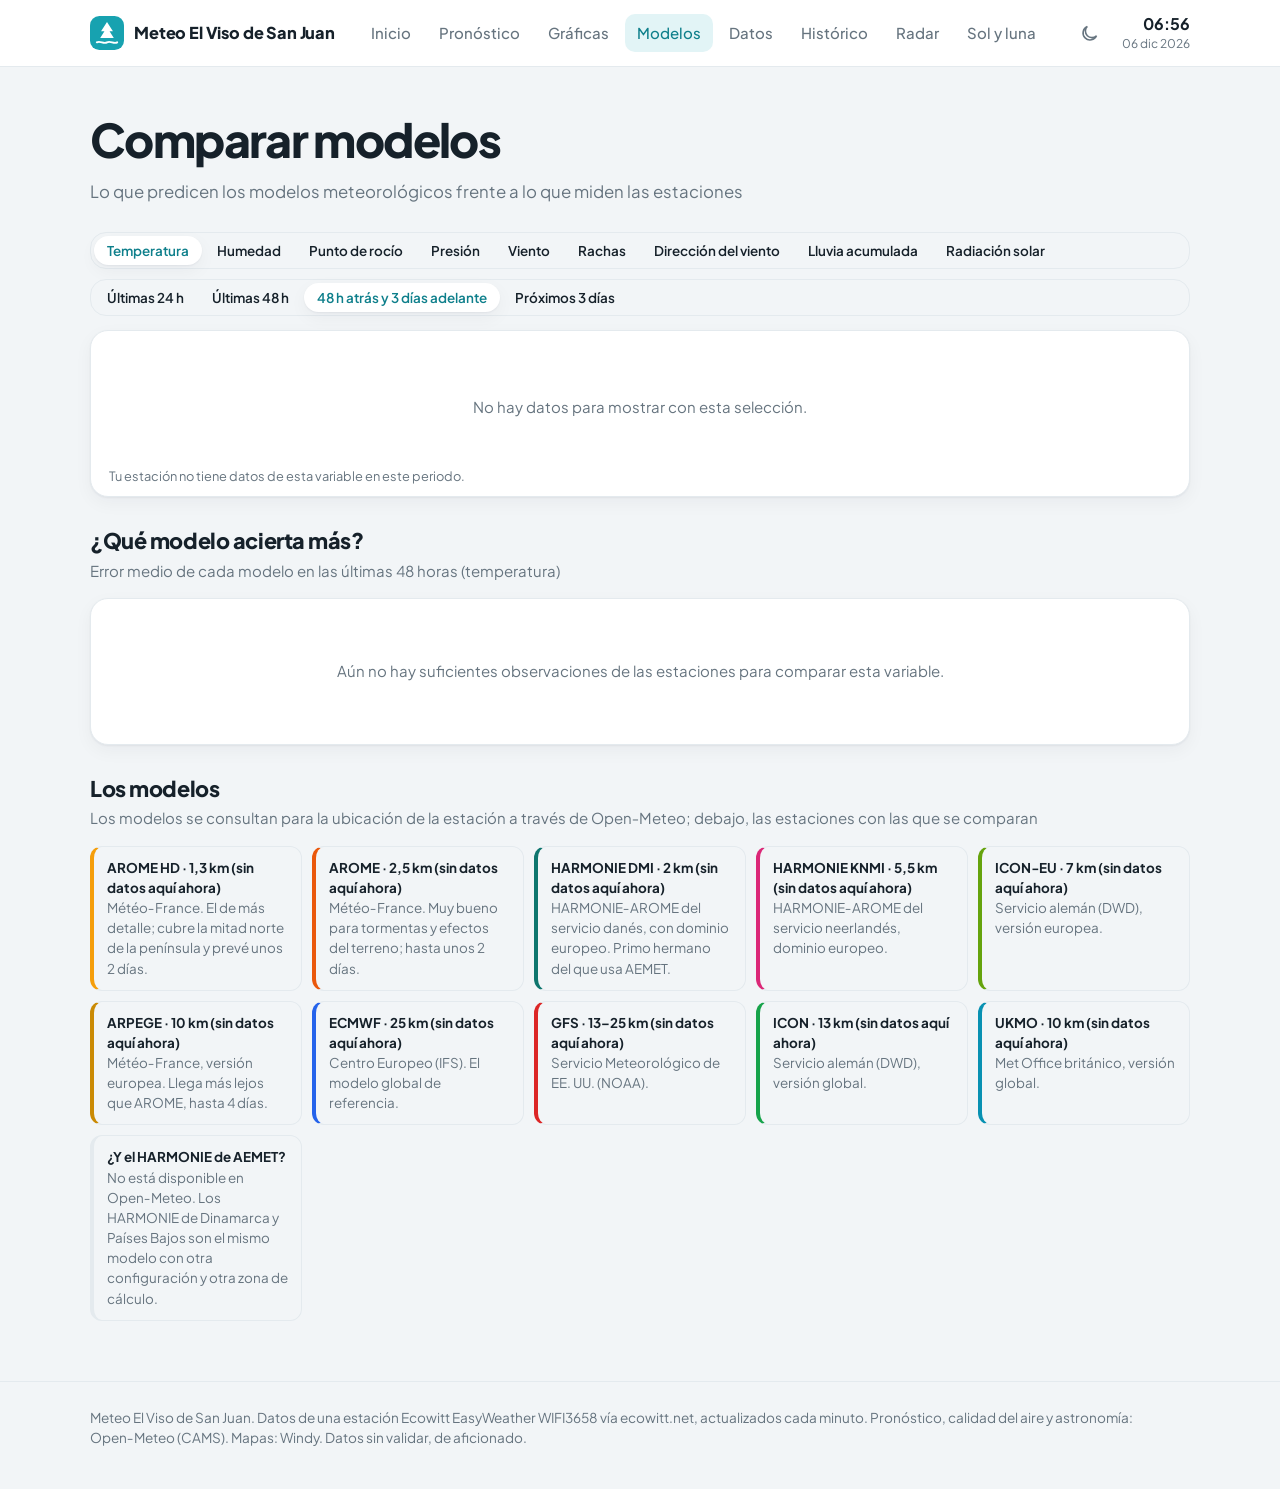
==== commit 8acb479a: "Add files via upload" ====
--- a/comparar.html
+++ b/comparar.html
@@ -7,7 +7,7 @@
 <link rel="icon" href="data:image/svg+xml,<svg xmlns=%22http://www.w3.org/2000/svg%22 viewBox=%220 0 100 100%22><text y=%22.9em%22 font-size=%2290%22>🌾</text></svg>">
 <link rel="preconnect" href="https://fonts.googleapis.com"><link rel="preconnect" href="https://fonts.gstatic.com" crossorigin>
 <link href="https://fonts.googleapis.com/css2?family=Plus+Jakarta+Sans:wght@400;500;600;700;800&display=swap" rel="stylesheet">
-<link rel="stylesheet" href="assets/estilo.css">
+<link rel="stylesheet" href="assets/estilo.css?v=3">
 <style>
   .controles { display: flex; flex-direction: column; gap: 10px; margin: 22px 0 14px; }
   .controles .selector { flex-wrap: wrap; border-radius: 16px; }
@@ -38,6 +38,7 @@
   .fila-rk .num small { color: var(--muted); font-weight: 500; display: block; font-size: .75rem; }
   .medalla { font-size: .72rem; font-weight: 800; color: #167A41; background: #E3F6EA; border-radius: 99px; padding: 1px 8px; margin-left: 6px; }
   @media (max-width: 600px) { .fila-rk { grid-template-columns: 105px 1fr 92px; font-size: .82rem; } }
+  .sel { font: 600 .85rem var(--font); color: var(--ink); background: var(--card); border: 1px solid var(--line); border-radius: 10px; padding: 6px 10px; }
   .modelos-info { display: grid; grid-template-columns: repeat(auto-fit, minmax(210px, 1fr)); gap: 10px; margin-top: 12px; }
   .modelos-info div { background: var(--bg); border: 1px solid var(--line); border-radius: 12px; padding: 11px 13px; font-size: .84rem; color: var(--muted); }
   .modelos-info b { color: var(--ink); display: block; }
@@ -61,17 +62,18 @@
   </div>
 
   <section class="bloque" style="margin-top:28px">
-    <div class="titulo-bloque"><div><h2 style="font-size:1.35rem">¿Qué modelo acierta más?</h2><p id="rk-desc">Error medio de cada modelo en las últimas 48 horas</p></div></div>
+    <div class="titulo-bloque"><div><h2 style="font-size:1.35rem">¿Qué modelo acierta más?</h2><p id="rk-desc">Error medio de cada modelo en las últimas 48 horas</p></div>
+      <label class="nota" style="display:flex;align-items:center;gap:8px" hidden>Comparar con <select id="rk-ref" class="sel"></select></label></div>
     <div class="card pad"><div class="ranking" id="ranking"></div><p class="nota" id="rk-nota" style="margin:12px 0 0"></p></div>
   </section>
 
   <section class="bloque" style="margin-top:28px">
-    <div class="titulo-bloque"><div><h2 style="font-size:1.35rem">Los modelos</h2><p>Todos se consultan para la ubicación de la estación a través de Open‑Meteo</p></div></div>
+    <div class="titulo-bloque"><div><h2 style="font-size:1.35rem">Los modelos</h2><p>Los modelos se consultan para la ubicación de la estación a través de Open‑Meteo; debajo, las estaciones con las que se comparan</p></div></div>
     <div class="modelos-info" id="modelos-info"></div>
   </section>
 </main>
 
-<script src="assets/comun.js"></script>
+<script src="assets/comun.js?v=3"></script>
 <script>
 montarCabecera("Modelos");
 document.title = `Comparar modelos | ${CONFIG.nombre}`;
@@ -90,10 +92,11 @@
   { id: ["icon_global"], nombre: "ICON", res: "13 km", grupo: "global", color: "#16A34A", info: "Servicio alemán (DWD), versión global." },
   { id: ["ukmo_global_deterministic_10km", "ukmo_seamless"], nombre: "UKMO", res: "10 km", grupo: "global", color: "#0891B2", info: "Met Office británico, versión global." },
 ];
-const OBS = [
-  { clave: "estacion", nombre: "Mi estación", color: "--ink" },
-  { clave: "ugena", nombre: "Ugena (Meteoclimatic)", color: "#8B5CF6" },
-];
+// Estaciones con las que se compara: la propia y las vecinas que guarda el Worker (se rellena al cargar)
+const COLORES_EST = ["#8B5CF6", "#92400E", "#475569", "#BE185D", "#4D7C0F", "#7E22CE", "#9A3412"];
+const RED_TXT = { wu: "Weather Underground", aemet: "AEMET", meteoclimatic: "Meteoclimatic" };
+const RED_CORTA = { wu: "WU", aemet: "AEMET", meteoclimatic: "Meteoclimatic" };
+let OBS = [], estadoVecinas = [], refNombre = null;
 // var: id del modelo en Open‑Meteo; est / mc: campo en los datos de las estaciones (null si no lo mide)
 const VARIABLES = [
   { k: "temp", nombre: "Temperatura", u: "°C", var: "temperature_2m", est: "temp", mc: "temp", dec: 1 },
@@ -108,7 +111,7 @@
 ];
 
 let modelos = {};          // nombre -> { t: [...], var: [...] }
-let estacion = [], ugena = [];
+let estacion = [];
 let variable = VARIABLES[0], periodo = "ambos";
 const ocultas = new Set();
 try { JSON.parse(localStorage.getItem("cmp-ocultas") || "[]").forEach(n => ocultas.add(n)); } catch (e) {}
@@ -146,13 +149,22 @@
 }
 
 async function cargarTodo() {
-  const [h, mc] = await Promise.all([
+  const [h, mc, vec] = await Promise.all([
     cargarJSON("data/history.json", []),
     cargarJSON("data/meteoclimatic.json", []),
+    cargarJSON("data/estaciones.json", []),
     ...MODELOS.map(cargarModelo),
   ]);
   estacion = h || [];
-  ugena = (mc || []).map(p => ({ ...p, dew: p.dew ?? rocio(p.temp, p.hum) }));
+  estadoVecinas = Array.isArray(vec) ? vec : [];
+  const conRocio = pts => pts.map(p => ({ ...p, dew: p.dew ?? rocio(p.temp, p.hum) }));
+  OBS = [{ nombre: "Mi estación", color: "--ink", red: "propia", datos: estacion }];
+  const vecinas = estadoVecinas.filter(e => e.puntos && e.puntos.length).sort((a, b) => (a.km ?? 999) - (b.km ?? 999));
+  vecinas.forEach((e, i) => OBS.push({ nombre: e.nombre || e.id, id: e.id, red: e.red, km: e.km, color: COLORES_EST[i % COLORES_EST.length], datos: conRocio(e.puntos) }));
+  // Ugena por Meteoclimatic solo si no llega ya por Weather Underground
+  const mcPts = conRocio(mc || []);
+  if (mcPts.length && !vecinas.some(e => e.id === "IUGENA2"))
+    OBS.push({ nombre: "Ugena", red: "meteoclimatic", km: 7.6, color: COLORES_EST[vecinas.length % COLORES_EST.length], datos: mcPts });
   montarControles();
   dibujar();
 }
@@ -181,14 +193,19 @@
     if (v.acumulada) pts = acumular(pts, t0);
     if (pts.length) lista.push({ nombre: m.nombre, color: m.color, res: m.res, grupo: m.grupo, pts, hueco: 4000, ancho: 1.8, tol: 1800 });
   }
-  const obs = (datos, campo, o) => {
-    if (!campo) return;
-    let pts = v.acumulada ? acumular(incrementosLluvia(datos), t0) : datos.filter(p => p[campo] != null).map(p => [p.t, p[campo]]);
+  for (const o of OBS) {
+    const d = o.datos;
+    let pts;
+    if (v.acumulada) {
+      // AEMET da la lluvia de cada hora; las demás, la acumulada del día
+      pts = d.some(p => p.p1h != null) ? acumular(d.filter(p => p.p1h != null).map(p => [p.t, p.p1h]), t0) : acumular(incrementosLluvia(d), t0);
+    } else pts = d.filter(p => p[v.est] != null).map(p => [p.t, p[v.est]]);
     pts = pts.filter(p => p[0] >= t0 && p[0] <= t1);
-    if (pts.length) lista.push({ nombre: o.nombre, color: o.color, pts, hueco: 1900, ancho: 2.8, obs: true, tol: 900 });
-  };
-  obs(estacion, v.est, OBS[0]);
-  obs(ugena, v.mc, OBS[1]);
+    const propia = o.red === "propia";
+    const res = propia ? "" : `${RED_CORTA[o.red] || ""}${o.km != null ? " · " + fmt(o.km, 0) + " km" : ""}`;
+    // Las vecinas pueden tener datos horarios (AEMET y el histórico inicial de WU): huecos de hasta ~1 h no cortan la línea
+    if (pts.length) lista.push({ nombre: o.nombre, color: o.color, res, pts, obs: true, propia, ancho: propia ? 2.8 : 2.2, hueco: propia ? 1900 : 4000, tol: propia ? 900 : 1900 });
+  }
   return lista;
 }
 
@@ -207,7 +224,11 @@
   });
   $("modelos-info").innerHTML = MODELOS.map(m => `<div style="border-left:4px solid ${m.color}"><b>${m.nombre} · ${m.res}${modelos[m.nombre] ? "" : " (sin datos aquí ahora)"}</b>${m.info}</div>`).join("") +
     `<div style="border-left:4px solid var(--line)"><b>¿Y el HARMONIE de AEMET?</b>No está disponible en Open‑Meteo. Los HARMONIE de Dinamarca y Países Bajos son el mismo modelo con otra configuración y otra zona de cálculo.</div>` +
-    `<div style="border-left:4px solid #8B5CF6"><b>Ugena (Meteoclimatic)</b>Estación vecina, a unos 8 km. Mide temperatura, humedad, presión, viento y lluvia; sus datos se guardan cada 10 minutos.</div>`;
+    OBS.filter(o => o.red !== "propia").map(o => {
+      const e = estadoVecinas.find(x => x.id === o.id), mal = e && e.estado && e.estado !== "ok";
+      const txt = o.red === "aemet" ? "Estación oficial. Datos cada hora." : o.red === "wu" ? "Estación de aficionado. Datos cada 10 minutos." : "Estación de aficionado. Datos cada 10 minutos (sin histórico previo).";
+      return `<div style="border-left:4px solid ${o.color}"><b>${o.nombre} · ${RED_TXT[o.red] || o.red}${o.km != null ? ` · ${fmt(o.km, 0)} km` : ""}</b>${txt}${mal ? ` <span style="color:var(--hot)">Último intento con error.</span>` : ""}</div>`;
+    }).join("");
 }
 
 function montarLeyenda(lista) {
@@ -232,14 +253,14 @@
   montarLeyenda(lista);
   const visibles = lista.filter(s => !ocultas.has(s.nombre));
   const notas = [];
-  if (!v.mc) notas.push("Ugena no mide esta variable.");
   const campoEst = v.acumulada ? "rday" : v.est;
   if (campoEst && !estacion.some(p => p[campoEst] != null)) notas.push("Tu estación no tiene datos de esta variable en este periodo.");
   if (v.acumulada) notas.push("Lluvia sumada desde el inicio del periodo mostrado.");
-  if (v.mc && ugena.length && ugena[0].t > t0 + 1800) {
-    const desde = new Date(ugena[0].t * 1000).toLocaleString("es-ES", { weekday: "short", day: "numeric", hour: "2-digit", minute: "2-digit", timeZone: CONFIG.zona });
-    notas.push(`Ugena: datos desde el ${desde}. Meteoclimatic no publica el histórico, así que se van guardando cada 10 minutos.`);
-  } else if (v.mc && !ugena.length) notas.push("Ugena: aún no hay datos guardados; empezarán a aparecer en unos minutos.");
+  const mcObs = OBS.find(o => o.red === "meteoclimatic");
+  if (mcObs && mcObs.datos[0].t > t0 + 1800) {
+    const desde = new Date(mcObs.datos[0].t * 1000).toLocaleString("es-ES", { weekday: "short", day: "numeric", hour: "2-digit", minute: "2-digit", timeZone: CONFIG.zona });
+    notas.push(`Ugena (Meteoclimatic): datos desde el ${desde}; Meteoclimatic no publica histórico.`);
+  }
   $("nota-var").textContent = notas.join(" ");
 
   const vals = visibles.flatMap(s => s.pts.map(p => p[1]));
@@ -332,9 +353,11 @@
   const v = variable, ahora = Date.now() / 1000, t0 = ahora - horas * 3600;
   const periodoAntes = periodo; periodo = horas === 24 ? "p24" : "pasado";
   const listaPasado = series(); periodo = periodoAntes;
-  // Referencia: tu estación si mide la variable; si no, Ugena
-  const rEst = listaPasado.find(s => s.nombre === OBS[0].nombre), rMc = listaPasado.find(s => s.nombre === OBS[1].nombre);
-  const ref = rEst && rEst.pts.length > 20 ? rEst : rMc && rMc.pts.length > 6 ? rMc : null;
+  // Referencia: la estación elegida; si no hay elección (o no mide esta variable), tu estación y, si no, la vecina más cercana
+  const validas = listaPasado.filter(s => s.obs && s.pts.length >= (s.propia ? 20 : 6));
+  const ref = validas.find(s => s.nombre === refNombre) || validas.find(s => s.propia) || validas[0] || null;
+  $("rk-ref").innerHTML = validas.map(s => `<option ${s === ref ? "selected" : ""}>${s.nombre}</option>`).join("");
+  $("rk-ref").parentElement.hidden = validas.length < 2;
   $("rk-desc").textContent = v.acumulada
     ? `Diferencia entre la lluvia prevista y la medida en las últimas ${horas} horas`
     : `Error medio de cada modelo en las últimas ${horas} horas (${v.nombre.toLowerCase()})`;
@@ -371,12 +394,13 @@
       <div class="barra"><i style="--k:${f.color};width:${Math.max(4, f.err / peor * 100)}%"></i></div>
       <div class="num">±${fmt(f.err, v.dec)} ${v.u}<small>${sesgoTxt}</small></div></div>`;
   }).join("");
-  $("rk-nota").textContent = `Comparado con ${ref.nombre === OBS[0].nombre ? "lo que mide tu estación" : "lo que mide la estación de Ugena"}. ` +
+  $("rk-nota").textContent = `Comparado con ${ref.propia ? "lo que mide tu estación" : `lo que mide la estación de ${ref.nombre}`}. ` +
     (v.acumulada || v.k === "dir" ? "" : "«Por exceso» significa que el modelo suele dar valores más altos que los medidos. ") +
     `Con solo ${horas} horas, el resultado cambia mucho de un día a otro.`;
 }
 
 cargarTodo();
+$("rk-ref").onchange = ev => { refNombre = ev.target.value; ranking(); };
 document.addEventListener("tema", dibujar);
 let ancho = innerWidth;
 addEventListener("resize", () => { if (Math.abs(innerWidth - ancho) > 40) { ancho = innerWidth; dibujar(); } });
